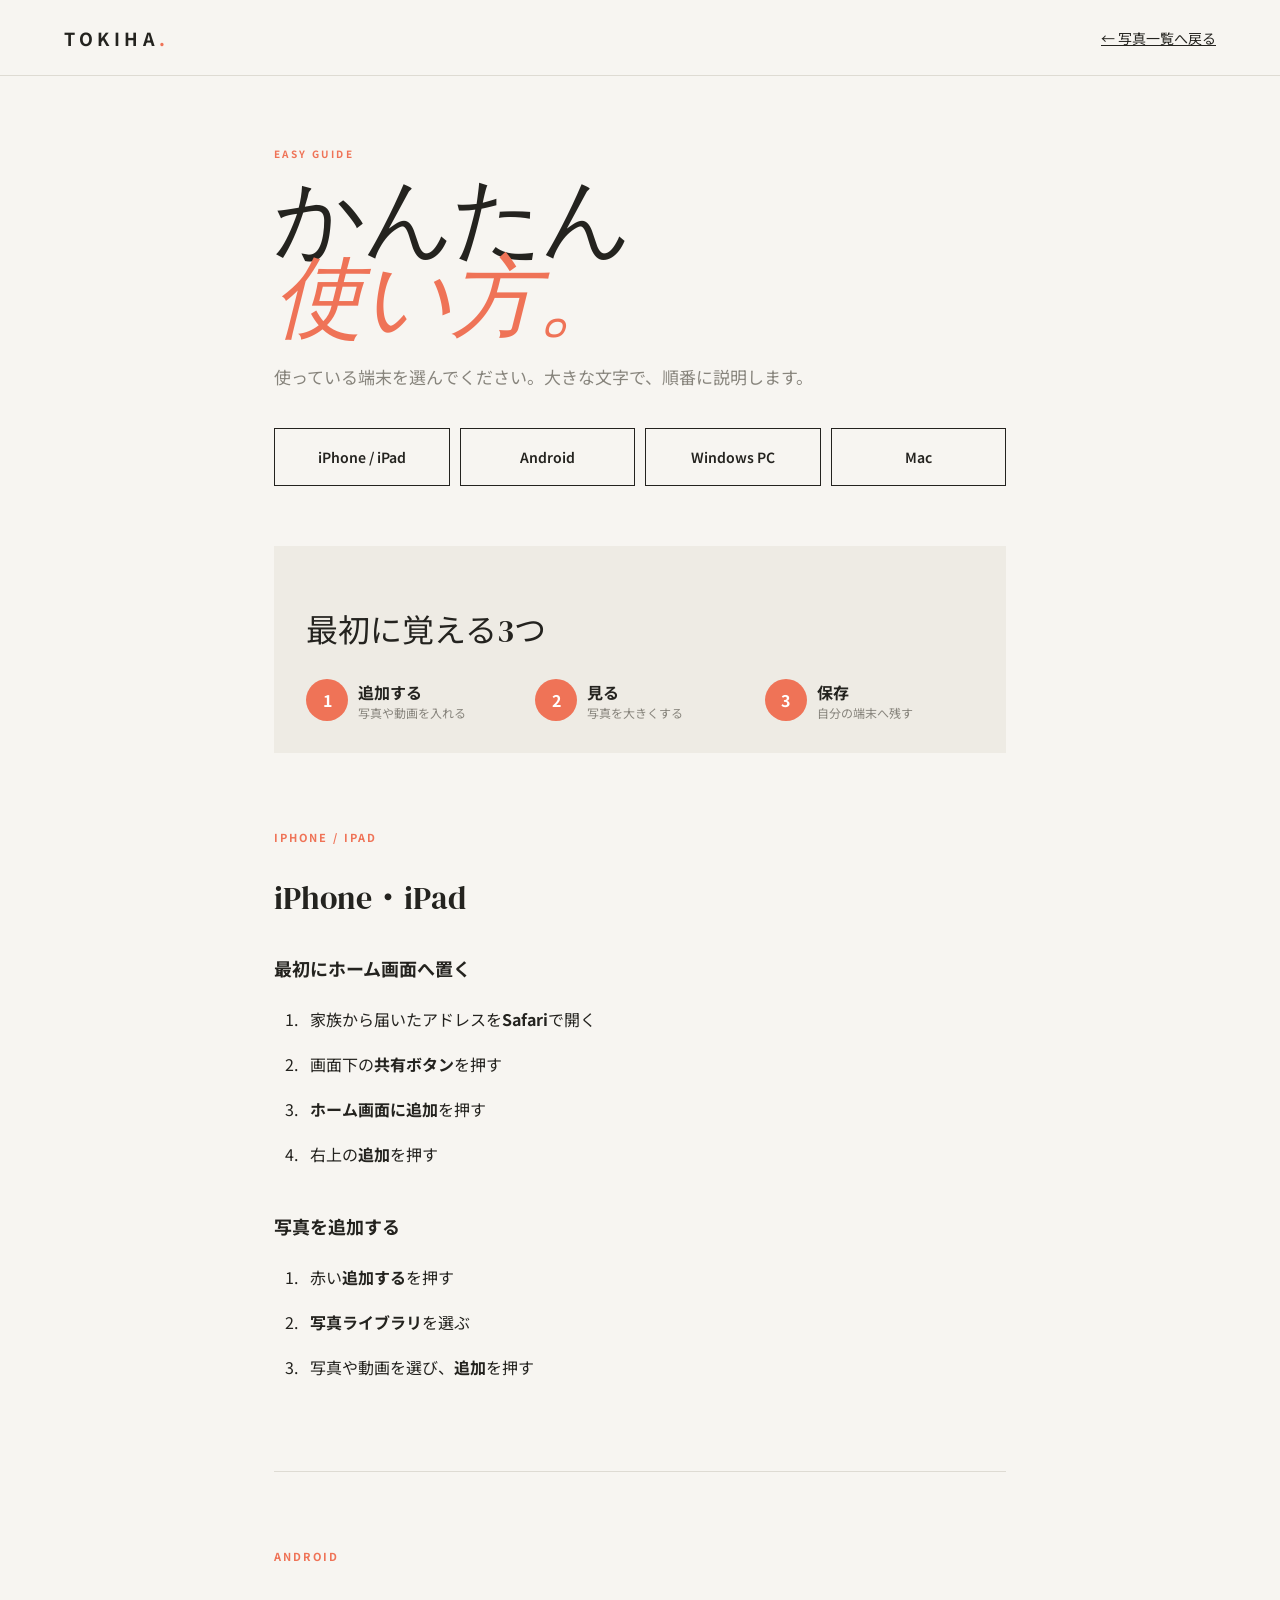
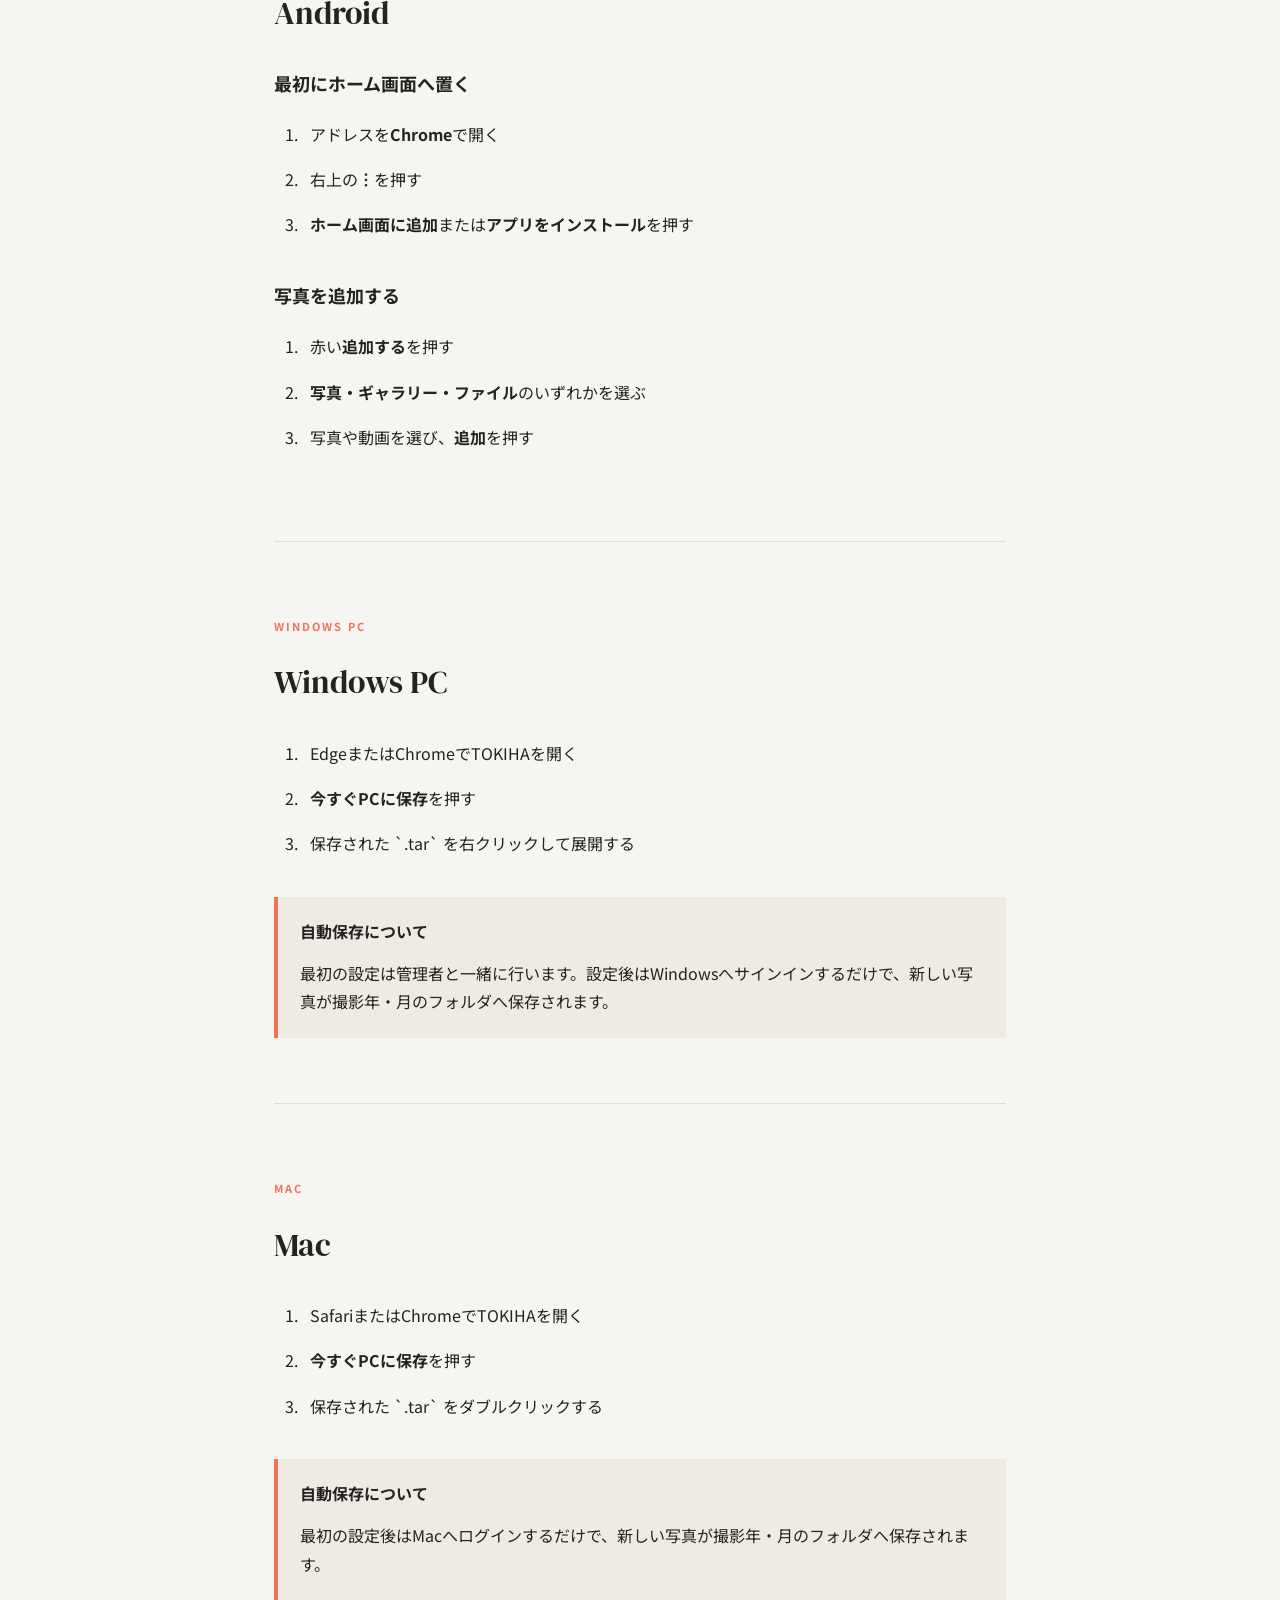
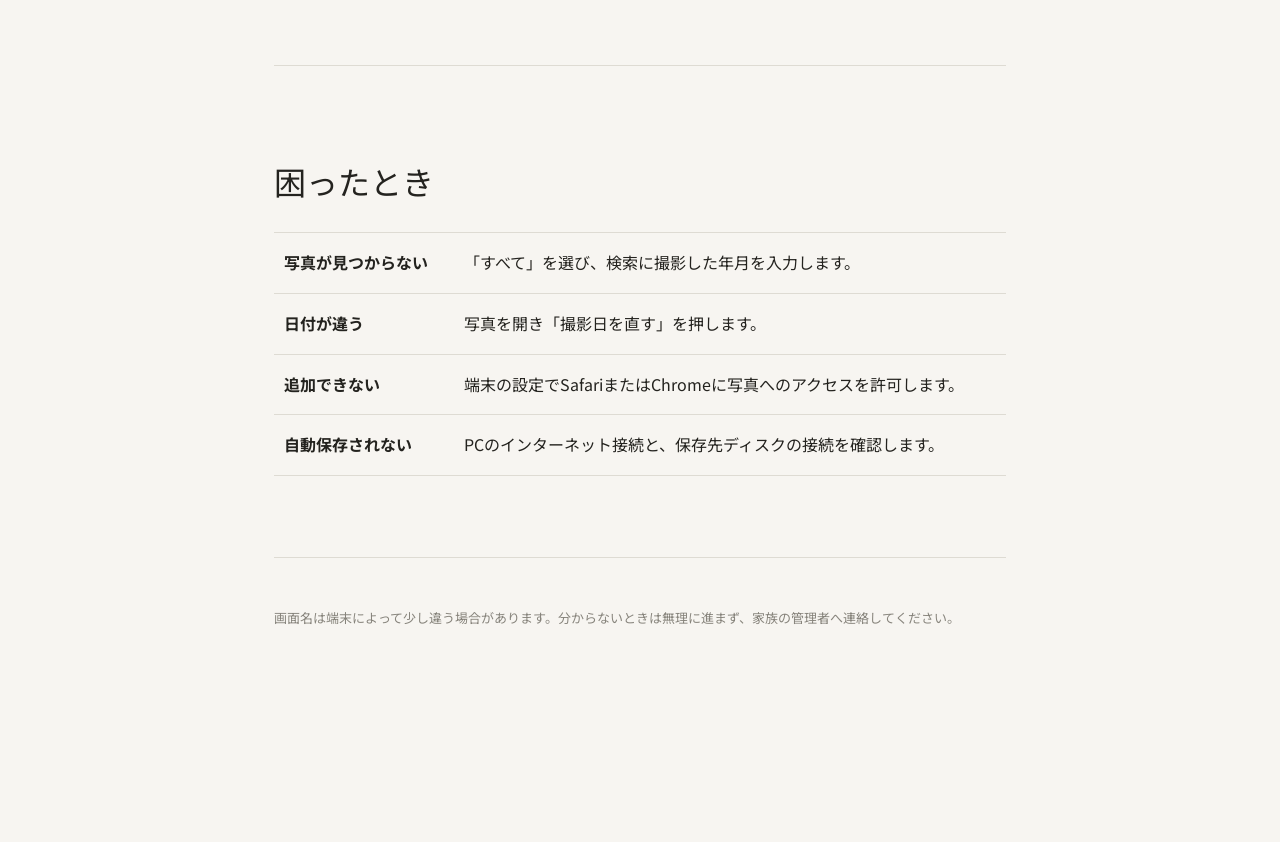
==== guide.html @ 7180d658 "Rename KAZOKU app to TOKIHA" ====
<!doctype html>
<html lang="ja">
<head>
  <meta charset="UTF-8"><meta name="viewport" content="width=device-width, initial-scale=1.0">
  <title>TOKIHA かんたん使い方</title><link rel="stylesheet" href="styles.css">
</head>
<body class="guide-page">
  <header class="guide-header"><a href="index.html" class="brand">TOKIHA<span>.</span></a><a href="index.html">← 写真一覧へ戻る</a></header>
  <main class="guide-main">
    <p class="eyebrow">EASY GUIDE</p><h1>かんたん<br><em>使い方。</em></h1>
    <p class="guide-intro">使っている端末を選んでください。大きな文字で、順番に説明します。</p>
    <nav class="device-nav" aria-label="端末を選ぶ">
      <a href="#iphone">iPhone / iPad</a><a href="#android">Android</a><a href="#windows">Windows PC</a><a href="#mac">Mac</a>
    </nav>
    <section class="guide-basics"><h2>最初に覚える3つ</h2><ol><li><b>1</b><strong>追加する</strong><span>写真や動画を入れる</span></li><li><b>2</b><strong>見る</strong><span>写真を大きくする</span></li><li><b>3</b><strong>保存</strong><span>自分の端末へ残す</span></li></ol></section>
    <section id="iphone" class="device-section"><p class="device-label">IPHONE / IPAD</p><h2>iPhone・iPad</h2><h3>最初にホーム画面へ置く</h3><ol><li>家族から届いたアドレスを<strong>Safari</strong>で開く</li><li>画面下の<strong>共有ボタン</strong>を押す</li><li><strong>ホーム画面に追加</strong>を押す</li><li>右上の<strong>追加</strong>を押す</li></ol><h3>写真を追加する</h3><ol><li>赤い<strong>追加する</strong>を押す</li><li><strong>写真ライブラリ</strong>を選ぶ</li><li>写真や動画を選び、<strong>追加</strong>を押す</li></ol></section>
    <section id="android" class="device-section"><p class="device-label">ANDROID</p><h2>Android</h2><h3>最初にホーム画面へ置く</h3><ol><li>アドレスを<strong>Chrome</strong>で開く</li><li>右上の<strong>︙</strong>を押す</li><li><strong>ホーム画面に追加</strong>または<strong>アプリをインストール</strong>を押す</li></ol><h3>写真を追加する</h3><ol><li>赤い<strong>追加する</strong>を押す</li><li><strong>写真・ギャラリー・ファイル</strong>のいずれかを選ぶ</li><li>写真や動画を選び、<strong>追加</strong>を押す</li></ol></section>
    <section id="windows" class="device-section"><p class="device-label">WINDOWS PC</p><h2>Windows PC</h2><ol><li>EdgeまたはChromeでTOKIHAを開く</li><li><strong>今すぐPCに保存</strong>を押す</li><li>保存された `.tar` を右クリックして展開する</li></ol><div class="callout"><strong>自動保存について</strong><p>最初の設定は管理者と一緒に行います。設定後はWindowsへサインインするだけで、新しい写真が撮影年・月のフォルダへ保存されます。</p></div></section>
    <section id="mac" class="device-section"><p class="device-label">MAC</p><h2>Mac</h2><ol><li>SafariまたはChromeでTOKIHAを開く</li><li><strong>今すぐPCに保存</strong>を押す</li><li>保存された `.tar` をダブルクリックする</li></ol><div class="callout"><strong>自動保存について</strong><p>最初の設定後はMacへログインするだけで、新しい写真が撮影年・月のフォルダへ保存されます。</p></div></section>
    <section class="device-section help-section"><h2>困ったとき</h2><dl><dt>写真が見つからない</dt><dd>「すべて」を選び、検索に撮影した年月を入力します。</dd><dt>日付が違う</dt><dd>写真を開き「撮影日を直す」を押します。</dd><dt>追加できない</dt><dd>端末の設定でSafariまたはChromeに写真へのアクセスを許可します。</dd><dt>自動保存されない</dt><dd>PCのインターネット接続と、保存先ディスクの接続を確認します。</dd></dl></section>
    <p class="guide-footer">画面名は端末によって少し違う場合があります。分からないときは無理に進まず、家族の管理者へ連絡してください。</p>
  </main>
</body></html>
---- styles.css ----
@import url('https://fonts.googleapis.com/css2?family=DM+Serif+Display:ital@0;1&family=Noto+Sans+JP:wght@400;500;600;700&display=swap');

:root { --ink:#24231f; --paper:#f7f5f1; --accent:#ef7357; --muted:#87847c; --line:#dedbd3; }
* { box-sizing:border-box; }
html { background:var(--paper); }
body { margin:0; color:var(--ink); background:var(--paper); font-family:'Noto Sans JP',sans-serif; min-height:100vh; }
button,input { font:inherit; }
button { color:inherit; }
.topbar { height:84px; display:flex; align-items:center; justify-content:space-between; padding:0 clamp(22px,5vw,72px); border-bottom:1px solid var(--line); position:sticky; top:0; background:rgba(247,245,241,.9); backdrop-filter:blur(14px); z-index:10; }
.brand { color:var(--ink); text-decoration:none; font-size:18px; font-weight:700; letter-spacing:.25em; }
.brand span { color:var(--accent); }
.header-actions { display:flex; align-items:center; gap:12px; }
.guide-link { color:var(--ink); font-size:13px; font-weight:600; text-underline-offset:4px; }
.icon-button,.avatar { min-width:42px; height:42px; border:0; background:transparent; display:grid; place-items:center; cursor:pointer; }
.icon-button svg { width:21px; fill:none; stroke:currentColor; stroke-width:1.8; }
.search-button { width:auto; grid-template-columns:auto auto; gap:7px; padding:0 8px; }.search-button span { font-size:13px; }
.avatar { border-radius:50%; background:var(--ink); color:white; font-family:'DM Serif Display'; font-size:17px; }
main { max-width:1440px; margin:auto; padding:0 clamp(22px,5vw,72px) 120px; }
.hero { min-height:330px; display:flex; align-items:flex-end; justify-content:space-between; padding:64px 0 48px; border-bottom:1px solid var(--line); }
.eyebrow { font-size:10px; letter-spacing:.24em; font-weight:700; color:var(--accent); margin:0 0 18px; }
h1 { font-family:'DM Serif Display',serif; font-size:clamp(52px,7vw,96px); line-height:.88; letter-spacing:-.035em; font-weight:400; margin:0; }
h1 em { color:var(--accent); font-weight:400; }
.hero-copy { line-height:1.9; color:var(--muted); font-size:15px; margin:24px 0 0; }
.hero-meta { text-align:right; padding-bottom:4px; }
.member-stack { display:flex; justify-content:flex-end; }
.member-stack span { width:34px; height:34px; border-radius:50%; display:grid; place-items:center; background:#d8b7a2; color:white; border:2px solid var(--paper); margin-left:-8px; font-size:11px; font-weight:600; }
.member-stack span:nth-child(2) { background:#9eb1a2; }.member-stack span:nth-child(3) { background:#8d98b1; }.member-stack span:last-child { background:#e8e4dc; color:var(--ink); }
.hero-meta p { color:var(--muted); font-size:11px; }.hero-meta strong { color:var(--ink); font-size:14px; margin-right:3px; }
.simple-guide { display:flex; align-items:center; justify-content:space-between; gap:24px; padding:18px 0; border-bottom:1px solid var(--line); font-size:14px; }.simple-guide strong { white-space:nowrap; }.simple-guide ol { display:flex; flex-wrap:wrap; gap:22px; list-style:none; margin:0; padding:0; color:var(--muted); }.simple-guide li { display:flex; align-items:center; gap:7px; }.simple-guide b { width:30px; height:30px; display:grid; place-items:center; border-radius:50%; background:white; color:var(--ink); }
.toolbar { display:flex; justify-content:space-between; align-items:center; padding:34px 0 24px; }
.filters { display:flex; gap:8px; }
.filter { min-height:48px; border:1px solid var(--line); background:transparent; border-radius:99px; padding:9px 20px; font-size:14px; cursor:pointer; transition:.2s; }
.filter.active,.filter:hover { color:white; border-color:var(--ink); background:var(--ink); }
.toolbar>p { color:var(--muted); font-size:11px; }
.storage-card { display:flex; align-items:center; justify-content:space-between; gap:20px; margin:0 0 28px; padding:18px 20px; border:1px solid var(--line); background:#f1eee8; }
.storage-copy { display:flex; align-items:center; gap:13px; }.storage-copy p { margin:0 0 3px; font-size:14px; font-weight:600; }.storage-copy span:not(.storage-icon) { display:block; color:var(--muted); font-size:12px; }
.storage-icon { width:34px; height:34px; border-radius:50%; display:grid; place-items:center; background:var(--ink); color:white; font-size:18px; }
.backup-button { min-height:48px; border:1px solid var(--ink); background:transparent; padding:9px 18px; font-size:14px; font-weight:600; cursor:pointer; }.backup-button:hover:not(:disabled) { background:var(--ink); color:white; }.backup-button:disabled { opacity:.35; cursor:not-allowed; }
.backup-actions { display:flex; align-items:center; gap:14px; }.auto-backup-link { border:0; padding:8px 0; background:transparent; color:var(--ink); font-size:13px; text-decoration:underline; text-underline-offset:3px; cursor:pointer; }
.search-panel { border-bottom:1px solid var(--line); padding:0 0 28px; }
.search-panel label { display:block; font-size:11px; color:var(--muted); margin-bottom:8px; }
.search-panel div { display:flex; gap:10px; }.search-panel input { flex:1; border:0; border-bottom:1px solid var(--ink); padding:10px 0; background:transparent; outline:none; }.search-panel button { border:0;background:transparent;cursor:pointer; }
.month-section { margin-bottom:34px; }.month-heading { display:flex; align-items:baseline; gap:10px; margin:0 0 16px; font-family:'DM Serif Display',serif; font-size:25px; font-weight:400; }.month-heading span { color:var(--muted); font-family:'Noto Sans JP',sans-serif; font-size:10px; font-weight:500; }
.gallery { display:grid; grid-template-columns:repeat(12,1fr); gap:18px; }
.card { grid-column:span 4; position:relative; border:0; padding:0; background:transparent; text-align:left; cursor:pointer; overflow:hidden; border-radius:2px; }
.card:focus-visible,.filter:focus-visible,.upload-fab:focus-visible,.backup-button:focus-visible { outline:3px solid #1769aa; outline-offset:3px; }
.card:nth-child(5n+1),.card:nth-child(5n+4) { grid-column:span 6; }
.card-media { position:relative; aspect-ratio:4/3; overflow:hidden; background:#ddd8cf; }
.card img,.card video { width:100%; height:100%; display:block; object-fit:cover; transition:transform .55s cubic-bezier(.2,.7,.2,1); }
.card:hover img,.card:hover video { transform:scale(1.035); }
.card-info { padding:11px 2px 20px; display:flex; align-items:start; justify-content:space-between; }
.card-title { margin:0; font-size:14px; font-weight:600; }.card-date { color:var(--muted); font-size:12px; margin-top:4px; }
.video-badge { position:absolute; right:12px; bottom:12px; background:rgba(25,25,22,.78); color:white; border-radius:99px; padding:6px 9px; font-size:9px; backdrop-filter:blur(4px); }
.upload-fab { position:fixed; right:clamp(20px,4vw,54px); bottom:34px; z-index:9; background:var(--accent); color:white; border:0; border-radius:99px; height:56px; padding:0 23px; display:flex; align-items:center; gap:10px; font-size:12px; font-weight:600; box-shadow:0 12px 30px rgba(142,62,43,.22); cursor:pointer; }
.upload-fab svg { width:19px; fill:none; stroke:currentColor; stroke-width:2; }
dialog { width:min(940px,calc(100% - 32px)); max-height:calc(100vh - 32px); border:0; padding:0; background:#eeebe5; color:var(--ink); box-shadow:0 30px 80px rgba(20,20,18,.3); }
dialog::backdrop { background:rgba(28,27,24,.76); backdrop-filter:blur(4px); }
.dialog-close { position:absolute; right:15px; top:14px; z-index:2; width:38px; height:38px; border:0; border-radius:50%; color:white; background:rgba(0,0,0,.38); font-size:24px; cursor:pointer; }
.viewer-media { height:min(68vh,680px); background:#151513; display:grid; place-items:center; }.viewer-media img,.viewer-media video { max-width:100%; max-height:100%; }
.viewer-info { display:flex; align-items:center; justify-content:space-between; gap:18px; padding:20px 24px; }.viewer-info h2 { font-size:16px; margin:0 0 4px; }.viewer-info p { font-size:13px; color:var(--muted); margin:0; }
.viewer-actions { display:flex; align-items:center; gap:18px; }.text-button { border:0; border-bottom:1px solid currentColor; padding:7px 0; background:transparent; font-size:13px; cursor:pointer; }
.download { display:flex; align-items:center; gap:7px; text-decoration:none; color:var(--ink); font-size:11px; font-weight:600; }.download svg { width:18px; fill:none; stroke:currentColor; stroke-width:1.8; }
.empty { text-align:center; padding:70px 0;color:var(--muted); }.empty p { color:var(--ink); margin-bottom:5px; }.empty span { font-size:11px; }
.toast { position:fixed; left:50%; bottom:36px; transform:translate(-50%,100px); opacity:0; background:var(--ink); color:white; border-radius:4px; padding:13px 20px; font-size:11px; z-index:30; transition:.3s; }.toast.show { transform:translate(-50%,0); opacity:1; }
.small-dialog { width:min(480px,calc(100% - 32px)); background:var(--paper); padding:0; }.small-dialog form { padding:28px; }.small-dialog h2 { margin:0 0 10px; font-size:22px; }.small-dialog p,.small-dialog li { font-size:14px; line-height:1.8; }.small-dialog label { display:block; margin:22px 0 7px; font-size:13px; font-weight:600; }.small-dialog input { width:100%; min-height:48px; padding:10px; border:1px solid var(--line); background:white; }.form-actions { display:flex; justify-content:flex-end; gap:10px; margin-top:24px; }.form-actions button,.small-dialog .primary { min-height:48px; padding:0 18px; border:1px solid var(--ink); background:transparent; cursor:pointer; }.form-actions .primary,.small-dialog .primary { background:var(--ink); color:white; }.full-button { width:100%; margin-top:12px; }.help-note { color:var(--muted); }
@media(max-width:700px){
 .topbar { height:70px; }.hero { min-height:315px; padding:46px 0 36px; align-items:start; position:relative; }.hero-meta { position:absolute; right:0; bottom:35px; }.hero-copy { font-size:15px; }
 .gallery { gap:10px; }.card,.card:nth-child(5n+1),.card:nth-child(5n+4){ grid-column:span 6; }.card-info { padding-bottom:13px; }.card-title{font-size:14px;}.upload-fab { height:54px; padding:0 20px; width:auto; justify-content:center; }.upload-fab span{display:inline;}
 .viewer-media{height:58vh;}.viewer-info{padding:17px;align-items:flex-start;flex-direction:column;}.viewer-actions{width:100%;justify-content:space-between;}
 .simple-guide { align-items:flex-start; flex-direction:column; gap:12px; }.simple-guide ol { gap:10px 17px; }
 .storage-card { align-items:flex-start; flex-direction:column; }.backup-actions { width:100%; flex-direction:column; align-items:stretch; text-align:center; }.backup-button { width:100%; min-height:48px; }
}
@media(prefers-reduced-motion:reduce){*{scroll-behavior:auto!important;transition:none!important;}}

/* 端末別かんたん使い方 */
.guide-page { scroll-behavior:smooth; }.guide-header { min-height:76px; display:flex; align-items:center; justify-content:space-between; padding:0 clamp(20px,5vw,64px); border-bottom:1px solid var(--line); }.guide-header>a:last-child { color:var(--ink); font-size:14px; }.guide-main { max-width:860px; padding-top:70px; }.guide-main>h1 { margin-bottom:25px; }.guide-intro { color:var(--muted); font-size:17px; line-height:1.8; }.device-nav { display:grid; grid-template-columns:repeat(4,1fr); gap:10px; margin:36px 0 60px; }.device-nav a { min-height:58px; display:grid; place-items:center; border:1px solid var(--ink); color:var(--ink); text-decoration:none; font-size:14px; font-weight:600; }.device-nav a:hover { background:var(--ink); color:white; }.guide-basics { padding:32px; background:#eeebe4; }.guide-basics h2,.device-section h2 { font-family:'DM Serif Display','Noto Sans JP',sans-serif; font-size:32px; font-weight:400; }.guide-basics ol { display:grid; grid-template-columns:repeat(3,1fr); gap:20px; margin:25px 0 0; padding:0; list-style:none; }.guide-basics li { display:grid; grid-template-columns:42px 1fr; align-items:center; column-gap:10px; }.guide-basics b { grid-row:span 2; width:42px; height:42px; display:grid; place-items:center; border-radius:50%; background:var(--accent); color:white; }.guide-basics strong { font-size:16px; }.guide-basics span { color:var(--muted); font-size:12px; }.device-section { scroll-margin-top:20px; padding:65px 0; border-bottom:1px solid var(--line); }.device-label { color:var(--accent); font-size:11px; font-weight:700; letter-spacing:.18em; }.device-section h3 { margin:35px 0 14px; font-size:18px; }.device-section ol { padding-left:28px; }.device-section li { padding:9px 0 9px 8px; font-size:16px; line-height:1.7; }.callout { margin-top:30px; padding:22px; border-left:4px solid var(--accent); background:#eeebe4; }.callout p { margin-bottom:0; line-height:1.8; }.help-section dl { display:grid; grid-template-columns:180px 1fr; border-top:1px solid var(--line); }.help-section dt,.help-section dd { margin:0; padding:17px 10px; border-bottom:1px solid var(--line); line-height:1.6; }.help-section dt { font-weight:700; }.guide-footer { padding:35px 0 80px; color:var(--muted); font-size:13px; line-height:1.8; }
@media(max-width:700px){.guide-header { min-height:66px; }.guide-main { padding-top:45px; }.device-nav { grid-template-columns:1fr 1fr; margin-bottom:35px; }.guide-basics { padding:24px 20px; }.guide-basics ol { grid-template-columns:1fr; }.device-section { padding:48px 0; }.help-section dl { grid-template-columns:1fr; }.help-section dt { padding-bottom:4px; border-bottom:0; }.help-section dd { padding-top:4px; }}
@media print {.topbar,.guide-header,.device-nav { display:none!important; }.guide-main { max-width:none; padding:0; }.device-section { break-inside:avoid; padding:25px 0; }.guide-page { background:white; }}
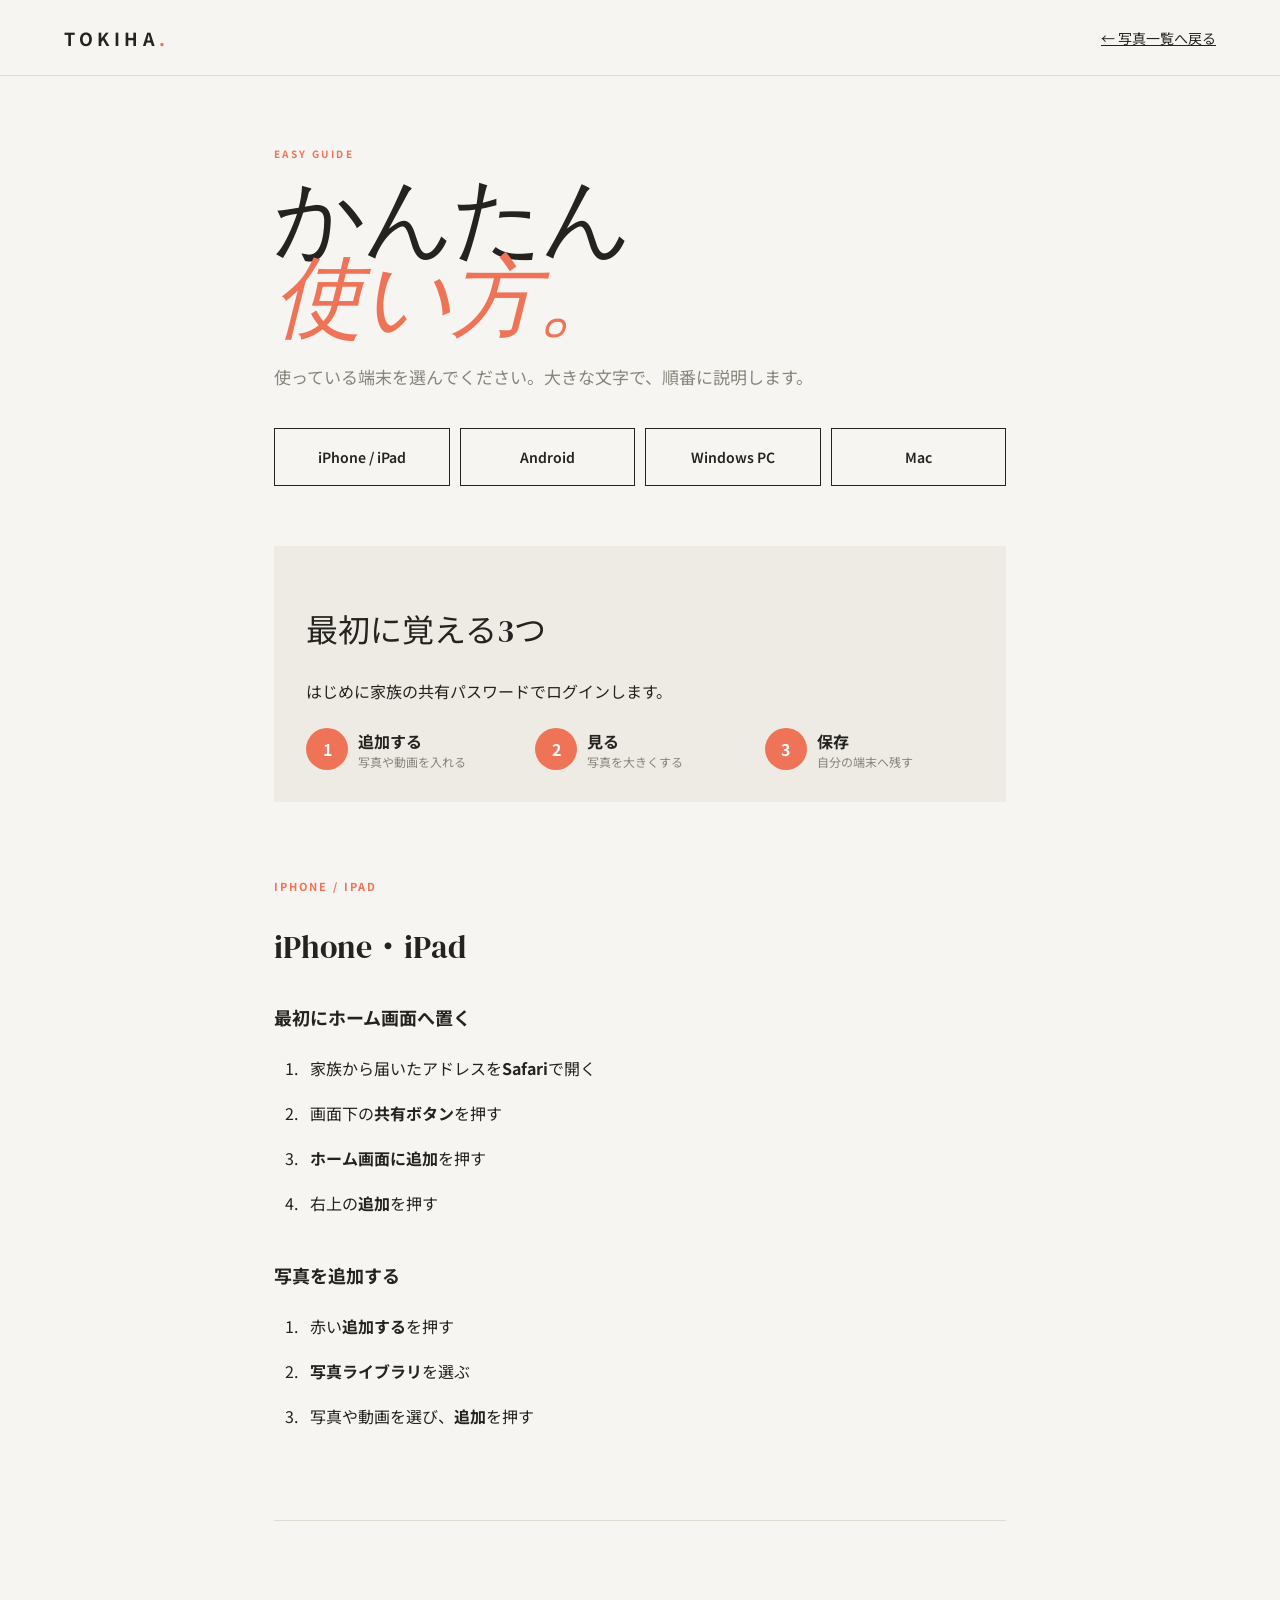
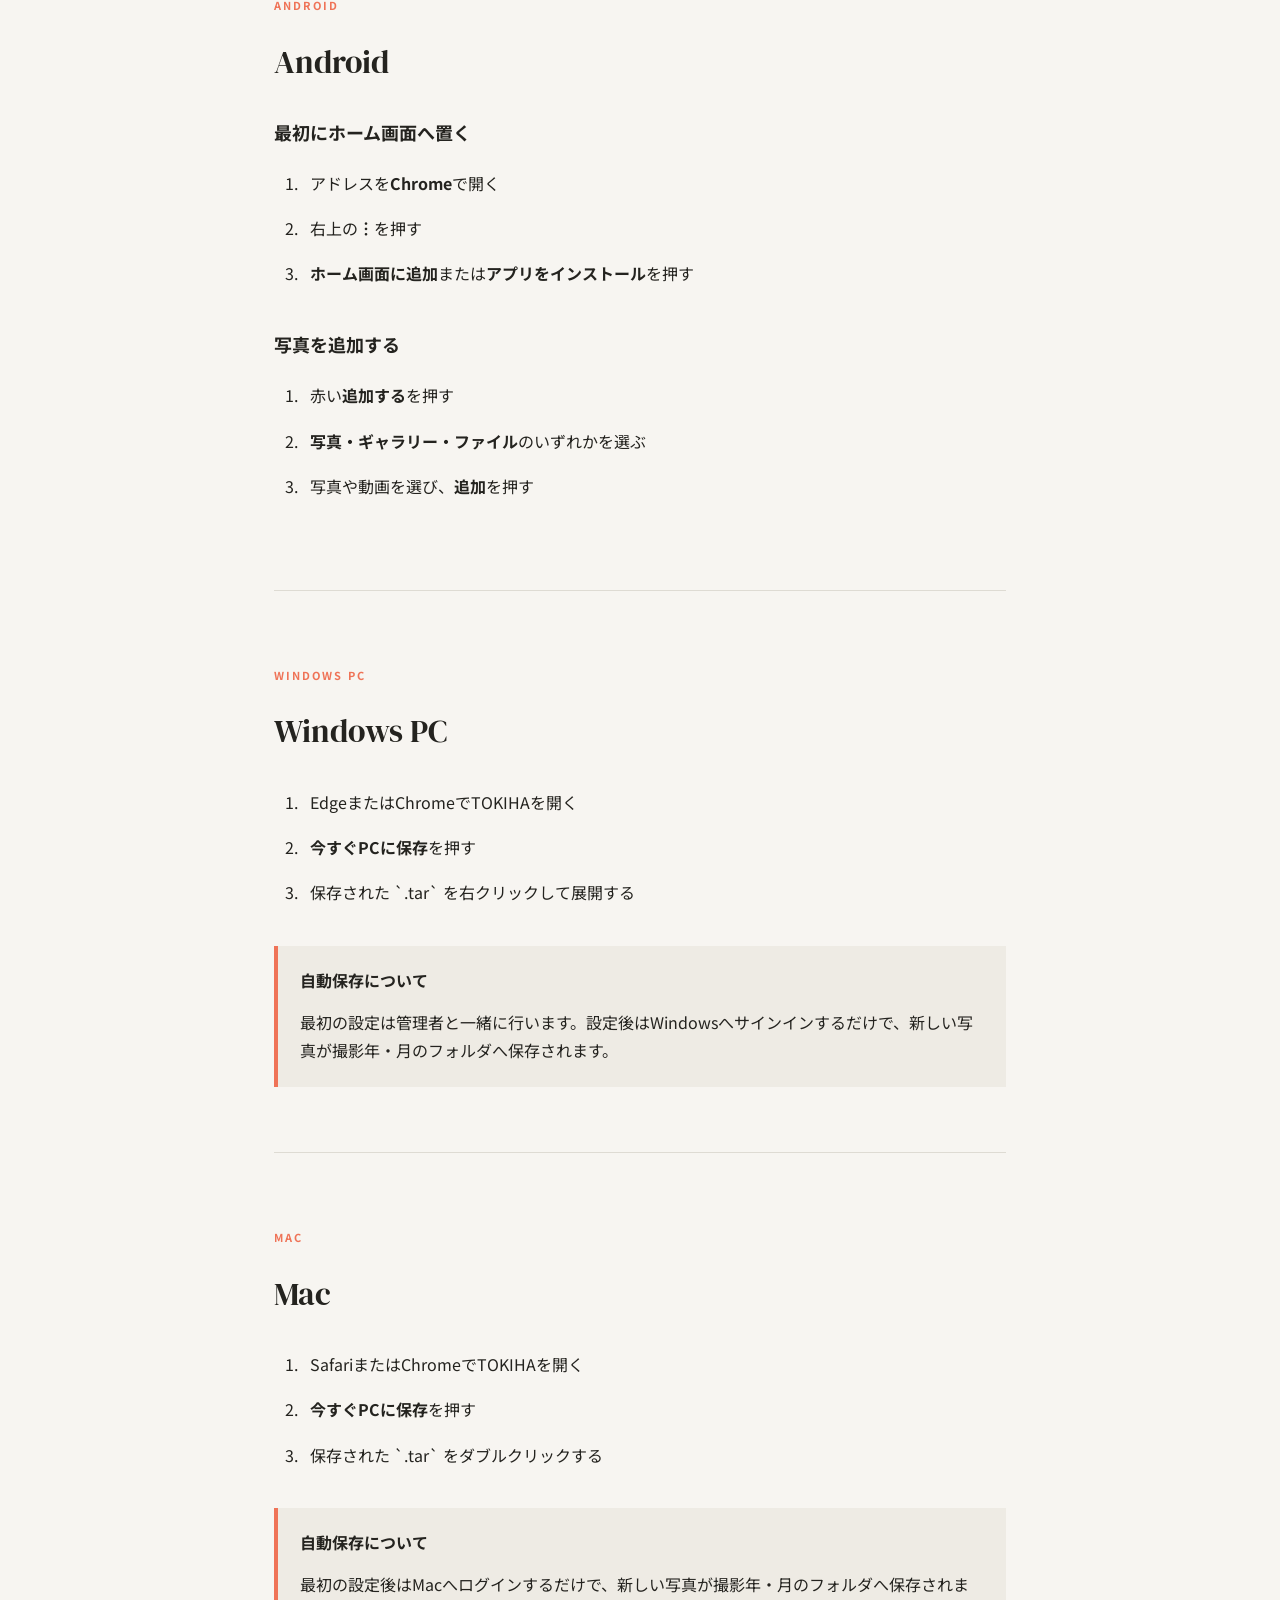
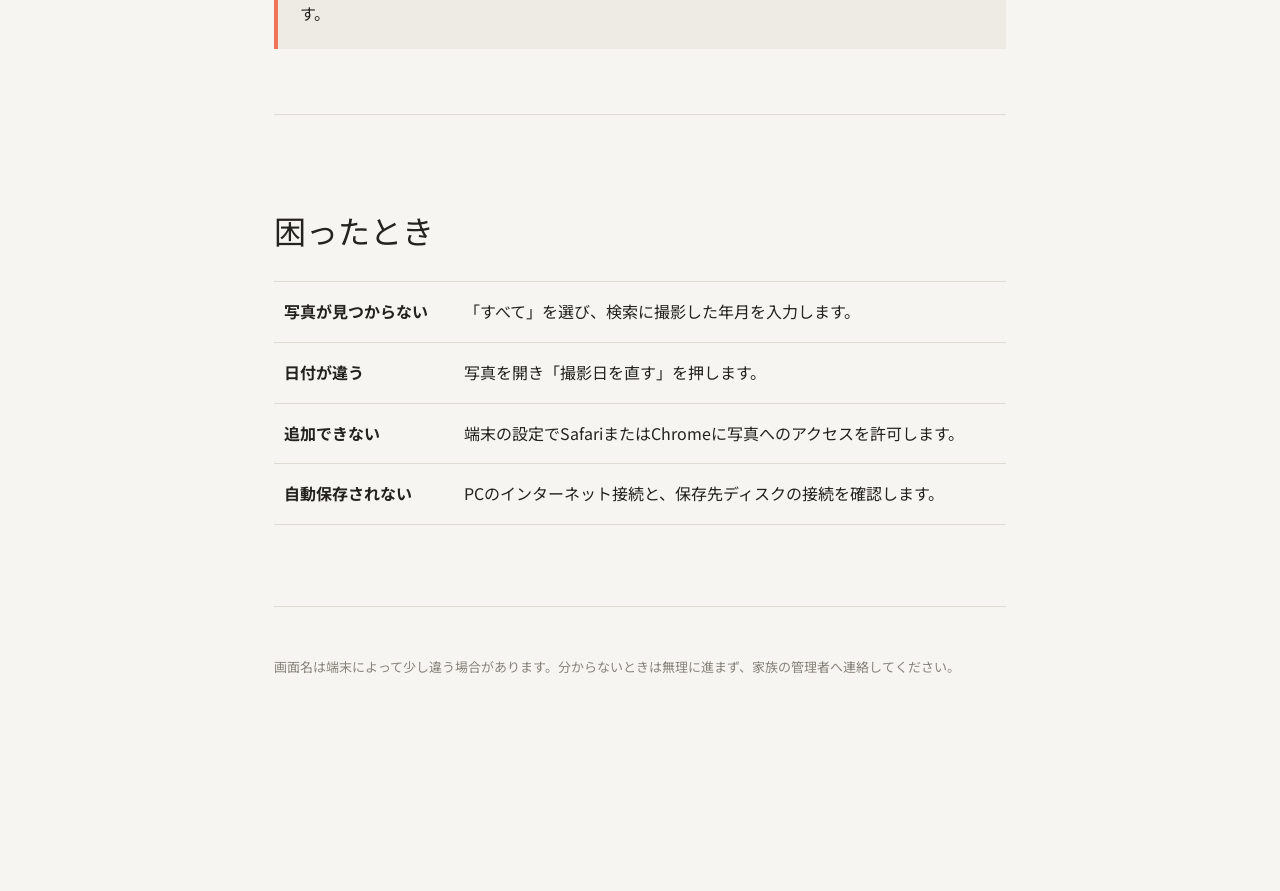
==== commit f3629a11: "Add persistent private photo server for TOKIHA" ====
--- a/guide.html
+++ b/guide.html
@@ -12,7 +12,7 @@
     <nav class="device-nav" aria-label="端末を選ぶ">
       <a href="#iphone">iPhone / iPad</a><a href="#android">Android</a><a href="#windows">Windows PC</a><a href="#mac">Mac</a>
     </nav>
-    <section class="guide-basics"><h2>最初に覚える3つ</h2><ol><li><b>1</b><strong>追加する</strong><span>写真や動画を入れる</span></li><li><b>2</b><strong>見る</strong><span>写真を大きくする</span></li><li><b>3</b><strong>保存</strong><span>自分の端末へ残す</span></li></ol></section>
+    <section class="guide-basics"><h2>最初に覚える3つ</h2><p>はじめに家族の共有パスワードでログインします。</p><ol><li><b>1</b><strong>追加する</strong><span>写真や動画を入れる</span></li><li><b>2</b><strong>見る</strong><span>写真を大きくする</span></li><li><b>3</b><strong>保存</strong><span>自分の端末へ残す</span></li></ol></section>
     <section id="iphone" class="device-section"><p class="device-label">IPHONE / IPAD</p><h2>iPhone・iPad</h2><h3>最初にホーム画面へ置く</h3><ol><li>家族から届いたアドレスを<strong>Safari</strong>で開く</li><li>画面下の<strong>共有ボタン</strong>を押す</li><li><strong>ホーム画面に追加</strong>を押す</li><li>右上の<strong>追加</strong>を押す</li></ol><h3>写真を追加する</h3><ol><li>赤い<strong>追加する</strong>を押す</li><li><strong>写真ライブラリ</strong>を選ぶ</li><li>写真や動画を選び、<strong>追加</strong>を押す</li></ol></section>
     <section id="android" class="device-section"><p class="device-label">ANDROID</p><h2>Android</h2><h3>最初にホーム画面へ置く</h3><ol><li>アドレスを<strong>Chrome</strong>で開く</li><li>右上の<strong>︙</strong>を押す</li><li><strong>ホーム画面に追加</strong>または<strong>アプリをインストール</strong>を押す</li></ol><h3>写真を追加する</h3><ol><li>赤い<strong>追加する</strong>を押す</li><li><strong>写真・ギャラリー・ファイル</strong>のいずれかを選ぶ</li><li>写真や動画を選び、<strong>追加</strong>を押す</li></ol></section>
     <section id="windows" class="device-section"><p class="device-label">WINDOWS PC</p><h2>Windows PC</h2><ol><li>EdgeまたはChromeでTOKIHAを開く</li><li><strong>今すぐPCに保存</strong>を押す</li><li>保存された `.tar` を右クリックして展開する</li></ol><div class="callout"><strong>自動保存について</strong><p>最初の設定は管理者と一緒に行います。設定後はWindowsへサインインするだけで、新しい写真が撮影年・月のフォルダへ保存されます。</p></div></section>
--- a/styles.css
+++ b/styles.css
@@ -76,3 +76,7 @@
 .guide-page { scroll-behavior:smooth; }.guide-header { min-height:76px; display:flex; align-items:center; justify-content:space-between; padding:0 clamp(20px,5vw,64px); border-bottom:1px solid var(--line); }.guide-header>a:last-child { color:var(--ink); font-size:14px; }.guide-main { max-width:860px; padding-top:70px; }.guide-main>h1 { margin-bottom:25px; }.guide-intro { color:var(--muted); font-size:17px; line-height:1.8; }.device-nav { display:grid; grid-template-columns:repeat(4,1fr); gap:10px; margin:36px 0 60px; }.device-nav a { min-height:58px; display:grid; place-items:center; border:1px solid var(--ink); color:var(--ink); text-decoration:none; font-size:14px; font-weight:600; }.device-nav a:hover { background:var(--ink); color:white; }.guide-basics { padding:32px; background:#eeebe4; }.guide-basics h2,.device-section h2 { font-family:'DM Serif Display','Noto Sans JP',sans-serif; font-size:32px; font-weight:400; }.guide-basics ol { display:grid; grid-template-columns:repeat(3,1fr); gap:20px; margin:25px 0 0; padding:0; list-style:none; }.guide-basics li { display:grid; grid-template-columns:42px 1fr; align-items:center; column-gap:10px; }.guide-basics b { grid-row:span 2; width:42px; height:42px; display:grid; place-items:center; border-radius:50%; background:var(--accent); color:white; }.guide-basics strong { font-size:16px; }.guide-basics span { color:var(--muted); font-size:12px; }.device-section { scroll-margin-top:20px; padding:65px 0; border-bottom:1px solid var(--line); }.device-label { color:var(--accent); font-size:11px; font-weight:700; letter-spacing:.18em; }.device-section h3 { margin:35px 0 14px; font-size:18px; }.device-section ol { padding-left:28px; }.device-section li { padding:9px 0 9px 8px; font-size:16px; line-height:1.7; }.callout { margin-top:30px; padding:22px; border-left:4px solid var(--accent); background:#eeebe4; }.callout p { margin-bottom:0; line-height:1.8; }.help-section dl { display:grid; grid-template-columns:180px 1fr; border-top:1px solid var(--line); }.help-section dt,.help-section dd { margin:0; padding:17px 10px; border-bottom:1px solid var(--line); line-height:1.6; }.help-section dt { font-weight:700; }.guide-footer { padding:35px 0 80px; color:var(--muted); font-size:13px; line-height:1.8; }
 @media(max-width:700px){.guide-header { min-height:66px; }.guide-main { padding-top:45px; }.device-nav { grid-template-columns:1fr 1fr; margin-bottom:35px; }.guide-basics { padding:24px 20px; }.guide-basics ol { grid-template-columns:1fr; }.device-section { padding:48px 0; }.help-section dl { grid-template-columns:1fr; }.help-section dt { padding-bottom:4px; border-bottom:0; }.help-section dd { padding-top:4px; }}
 @media print {.topbar,.guide-header,.device-nav { display:none!important; }.guide-main { max-width:none; padding:0; }.device-section { break-inside:avoid; padding:25px 0; }.guide-page { background:white; }}
+
+.login-dialog { width:min(420px,calc(100% - 32px)); }
+.login-dialog::backdrop { background:rgba(28,27,24,.9); }
+.login-error { min-height:1.4em; color:#a32215; }
